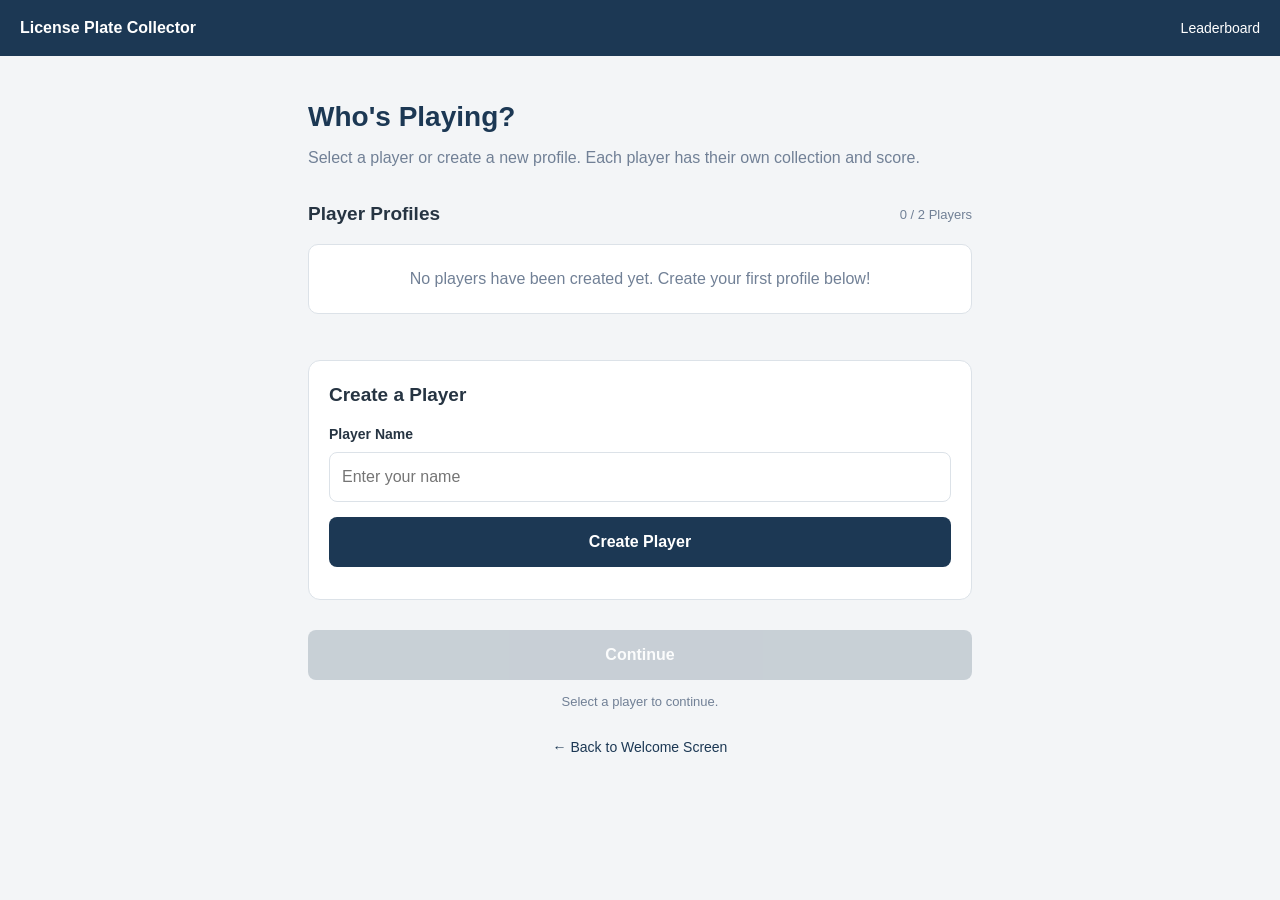
==== game.html @ 897ac0e6 "updates on players and playing the actual game added plates to json, created html for game, updated " ====
<!DOCTYPE html>
<html lang="en">

<head>
    <meta charset="UTF-8">
    <meta name="viewport" content="width=device-width, initial-scale=1.0">

    <title>Game Dashboard | License Plate Collector</title>

    <link rel="stylesheet" href="./style.css">
    <script type="module" src="./js/dashboard.js"></script>
</head>

<body>

    <header class="page-header">
        <a href="./index.html" class="header-logo">
            License Plate Collector
        </a>

        <a href="./leaderboard.html" class="header-link">
            Leaderboard
        </a>
    </header>

    <main class="page-container">

        <!-- Player Dashboard -->
        <section class="dashboard-heading">

            <p class="dashboard-eyebrow">CURRENT PLAYER</p>

            <h1 id="player-name">Loading...</h1>

            <p>Keep hunting for all 50 states!</p>

            <a href="./players.html" class="switch-player-link">
                Switch Player
            </a>

        </section>


        <!-- Player Statistics -->
        <section class="dashboard-stats">

            <div class="stat-card">
                <span class="stat-label">TOTAL POINTS</span>
                <strong id="total-points">0</strong>
            </div>

            <div class="stat-card">
                <span class="stat-label">STATES FOUND</span>
                <strong id="state-count">0 / 50</strong>
            </div>

        </section>


        <!-- Collection Progress -->
        <section class="collection-progress">

            <div class="progress-heading">
                <h2>State Collection</h2>
                <span id="progress-text">0%</span>
            </div>

            <div class="progress-container">
                <div
                    id="progress-fill"
                    class="progress-bar"
                    style="width: 0%">
                </div>
            </div>

        </section>


        <!-- Found a Plate -->
        <section class="discovery-section">

            <button
                id="found-plate-button"
                class="btn btn-primary discovery-button">

                + Found a Plate!

            </button>

            <div id="discovery-panel" class="discovery-panel" hidden>

                <h2>Which State Did You Find?</h2>

                <p>
                    Select the state from the list or tap its license plate below.
                </p>

                <label for="state-select">
                    Select a State
                </label>

                <select id="state-select">
                    <option value="">Choose a state...</option>
                </select>

                <div id="selected-state-preview" class="selected-state-preview">
                    Select a state to see its details.
                </div>

                <h3>Or Select a License Plate</h3>

                <div id="plate-grid" class="plate-grid">
                    <!-- Plate choices generated by JavaScript -->
                </div>

                <button
                    id="add-state-button"
                    class="btn btn-primary"
                    disabled>

                    Add to My Collection

                </button>

                <p id="discovery-message" class="discovery-message" role="status"></p>

                <button
                    id="cancel-discovery-button"
                    class="btn btn-secondary">

                    Cancel

                </button>

            </div>

        </section>


        <!-- Collected States -->
        <section class="collected-section">

            <h2>My Discoveries</h2>

            <p class="section-description">
                States you've successfully collected.
            </p>

            <div id="collection-list" class="collection-list">
                <!-- Collected states generated by JavaScript -->
            </div>

        </section>


        <a href="./leaderboard.html" class="back-link">
            View Family Leaderboard
        </a>

    </main>

</body>
</html>
---- style.css ----
/* =====================================
   GLOBAL STYLES
===================================== */

* {
    box-sizing: border-box;
}

:root {
    --primary: #1c3854;
    --primary-dark: #142a40;
    --accent: #d8a64c;
    --background: #f3f5f7;
    --surface: #ffffff;
    --text: #263442;
    --muted: #718096;
    --border: #dce2e8;
    --success: #2d8659;
}

body {
    margin: 0;
    font-family: Arial, Helvetica, sans-serif;
    background: var(--background);
    color: var(--text);
    line-height: 1.5;
}

h1, h2, h3, p {
    margin-top: 0;
}

a {
    text-decoration: none;
}

button, input {
    font: inherit;
}

button:focus-visible,
a:focus-visible,
input:focus-visible {
    outline: 3px solid var(--accent);
    outline-offset: 3px;
}


/* =====================================
   BUTTONS
===================================== */

.btn {
    display: flex;
    align-items: center;
    justify-content: center;
    width: 100%;
    min-height: 50px;
    padding: 12px 20px;
    border-radius: 8px;
    font-weight: bold;
    text-align: center;
    cursor: pointer;
    transition: background 0.2s;
    border: none;
}

.btn-primary {
    background: var(--primary);
    color: white;
}

.btn-primary:hover {
    background: var(--primary-dark);
}

.btn-secondary {
    background: white;
    color: var(--primary);
    border: 1px solid var(--border);
}

.btn-secondary:hover {
    background: #e9edf1;
}

.btn:disabled {
    background: #b7c0c9;
    cursor: not-allowed;
    opacity: 0.7;
}


/* =====================================
   WELCOME SCREEN
===================================== */

.welcome-container {
    min-height: 100vh;
    display: flex;
    align-items: center;
    justify-content: center;
    padding: 24px;
    background: linear-gradient(
        145deg,
        var(--primary-dark),
        var(--primary)
    );
}

.welcome-content {
    width: 100%;
    max-width: 480px;
    text-align: center;
    color: white;
}

.app-icon {
    width: 100px;
    height: 100px;
    margin: 0 auto 25px;
    display: flex;
    align-items: center;
    justify-content: center;
    border: 4px solid var(--accent);
    border-radius: 20px;
    font-size: 38px;
    font-weight: bold;
    color: var(--accent);
}

.welcome-content h1 {
    font-size: 34px;
    line-height: 1.2;
    margin-bottom: 15px;
}

.welcome-description {
    color: #d7e0e9;
    margin-bottom: 35px;
}

.welcome-buttons {
    display: flex;
    flex-direction: column;
    gap: 12px;
}

.welcome-player {
    margin-top: 25px;
    color: #d7e0e9;
    font-size: 14px;
}


/* =====================================
   PAGE HEADER
===================================== */

.page-header {
    display: flex;
    align-items: center;
    justify-content: space-between;
    padding: 16px 20px;
    background: var(--primary);
    color: white;
}

.header-logo {
    color: white;
    font-weight: bold;
    font-size: 16px;
}

.header-link {
    color: white;
    font-size: 14px;
}


/* =====================================
   PAGE LAYOUT
===================================== */

.page-container {
    width: 100%;
    max-width: 700px;
    margin: 0 auto;
    padding: 25px 18px 50px;
}

.page-heading {
    margin-bottom: 30px;
}

.page-heading h1 {
    font-size: 28px;
    margin-bottom: 8px;
    color: var(--primary);
}

.page-heading p {
    color: var(--muted);
    margin-bottom: 0;
}


/* =====================================
   PLAYER SELECTION
===================================== */

.player-section {
    margin-bottom: 30px;
}

.section-header {
    display: flex;
    align-items: center;
    justify-content: space-between;
    gap: 10px;
    margin-bottom: 15px;
}

.section-header h2 {
    font-size: 19px;
    margin: 0;
}

.player-count {
    color: var(--muted);
    font-size: 13px;
}

.player-list {
    display: flex;
    flex-direction: column;
    gap: 12px;
}

.player-card {
    display: flex;
    align-items: center;
    gap: 14px;
    width: 100%;
    padding: 16px;
    background: var(--surface);
    border: 2px solid var(--border);
    border-radius: 12px;
    text-align: left;
    cursor: pointer;
    transition: border-color 0.2s, background 0.2s;
}

.player-card:hover {
    border-color: var(--primary);
}

.player-card.selected {
    border-color: var(--success);
    background: #edf7f1;
}

.player-avatar {
    width: 48px;
    height: 48px;
    flex-shrink: 0;
    display: flex;
    align-items: center;
    justify-content: center;
    border-radius: 50%;
    background: var(--primary);
    color: white;
    font-size: 21px;
    font-weight: bold;
}

.player-details {
    flex: 1;
    min-width: 0;
}

.player-details h3 {
    margin: 0 0 4px;
    font-size: 17px;
}

.player-details p {
    margin: 0;
    color: var(--muted);
    font-size: 13px;
}

.player-status {
    font-size: 12px;
    font-weight: bold;
    color: var(--muted);
}

.player-card.selected .player-status {
    color: var(--success);
}


/* =====================================
   CREATE PLAYER FORM
===================================== */

.create-section {
    background: white;
    padding: 20px;
    border-radius: 12px;
    border: 1px solid var(--border);
    margin-bottom: 25px;
}

.create-section h2 {
    font-size: 19px;
    margin-bottom: 15px;
}

.create-section label {
    display: block;
    font-size: 14px;
    font-weight: bold;
    margin-bottom: 7px;
}

.create-section input {
    width: 100%;
    min-height: 48px;
    padding: 12px;
    margin-bottom: 15px;
    border: 1px solid var(--border);
    border-radius: 8px;
}

.form-message {
    color: #b23b3b;
    font-size: 13px;
    margin: 12px 0 0;
}

.limit-message {
    background: #fff6e6;
    border: 1px solid #ead6a9;
    border-radius: 8px;
    padding: 14px;
    font-size: 14px;
    color: #76551b;
}

.empty-message {
    background: white;
    padding: 22px;
    border-radius: 10px;
    color: var(--muted);
    text-align: center;
    border: 1px solid var(--border);
}


/* =====================================
   CONTINUE SECTION
===================================== */

.continue-section {
    margin-top: 30px;
}

.selection-message {
    color: var(--muted);
    font-size: 13px;
    text-align: center;
    margin-top: 12px;
}

.back-link {
    display: block;
    text-align: center;
    color: var(--primary);
    font-size: 14px;
    margin-top: 25px;
}


/* =====================================
   LEADERBOARD
===================================== */

.leaderboard-list {
    display: flex;
    flex-direction: column;
    gap: 14px;
    margin-bottom: 30px;
}

.leaderboard-card {
    display: flex;
    align-items: center;
    gap: 13px;
    padding: 17px;
    background: white;
    border: 1px solid var(--border);
    border-radius: 12px;
}

.leaderboard-rank {
    width: 38px;
    height: 38px;
    flex-shrink: 0;
    display: flex;
    align-items: center;
    justify-content: center;
    background: var(--primary);
    color: white;
    border-radius: 50%;
    font-weight: bold;
}

.leaderboard-details {
    flex: 1;
    min-width: 0;
}

.leaderboard-details h2 {
    font-size: 17px;
    margin: 0 0 3px;
}

.leaderboard-details p {
    color: var(--muted);
    font-size: 12px;
    margin: 0 0 7px;
}

.leaderboard-points {
    display: flex;
    flex-direction: column;
    text-align: right;
    flex-shrink: 0;
}

.leaderboard-points strong {
    color: var(--primary);
    font-size: 21px;
}

.leaderboard-points span {
    color: var(--muted);
    font-size: 10px;
    font-weight: bold;
}

.progress-container {
    width: 100%;
    height: 8px;
    background: #e5e9ed;
    border-radius: 10px;
    overflow: hidden;
}

.progress-bar {
    height: 100%;
    background: var(--success);
    border-radius: 10px;
    transition: width 0.3s;
}

.progress-text {
    margin-top: 5px !important;
}


/* =====================================
   RESPONSIVE DESIGN
===================================== */

@media (min-width: 600px) {

    .welcome-buttons {
        flex-direction: row;
    }

    .welcome-content h1 {
        font-size: 42px;
    }

    .page-container {
        padding-top: 40px;
    }

    .player-card {
        padding: 20px;
    }

}

/* =====================================
   GAME DASHBOARD
===================================== */

.dashboard-heading {
    margin-bottom: 25px;
}

.dashboard-eyebrow {
    color: var(--success);
    font-size: 12px;
    font-weight: bold;
    letter-spacing: 1px;
    margin-bottom: 5px;
}

.dashboard-heading h1 {
    color: var(--primary);
    font-size: 30px;
    margin-bottom: 5px;
}

.dashboard-heading p {
    color: var(--muted);
    margin-bottom: 8px;
}

.switch-player-link {
    color: var(--primary);
    font-size: 13px;
    font-weight: bold;
}


/* Statistics */

.dashboard-stats {
    display: grid;
    grid-template-columns: repeat(2, minmax(0, 1fr));
    gap: 12px;
    margin-bottom: 25px;
}

.stat-card {
    background: white;
    border: 1px solid var(--border);
    border-radius: 12px;
    padding: 18px 12px;
    text-align: center;
}

.stat-label {
    display: block;
    color: var(--muted);
    font-size: 10px;
    font-weight: bold;
    letter-spacing: 0.5px;
}

.stat-card strong {
    display: block;
    color: var(--primary);
    font-size: 30px;
    margin-top: 5px;
}


/* Collection Progress */

.collection-progress {
    background: white;
    border: 1px solid var(--border);
    border-radius: 12px;
    padding: 18px;
    margin-bottom: 25px;
}

.progress-heading {
    display: flex;
    justify-content: space-between;
    align-items: center;
    margin-bottom: 12px;
}

.progress-heading h2 {
    font-size: 17px;
    margin: 0;
}

.progress-heading span {
    color: var(--success);
    font-weight: bold;
}


/* Discovery Section */

.discovery-section {
    margin-bottom: 30px;
}

.discovery-button {
    min-height: 60px;
    font-size: 18px;
}

.discovery-panel {
    background: white;
    border: 1px solid var(--border);
    border-radius: 12px;
    padding: 18px;
    margin-top: 15px;
}

.discovery-panel h2 {
    font-size: 20px;
    color: var(--primary);
    margin-bottom: 5px;
}

.discovery-panel > p {
    font-size: 13px;
    color: var(--muted);
}

.discovery-panel label {
    display: block;
    font-weight: bold;
    font-size: 14px;
    margin: 18px 0 7px;
}

.discovery-panel select {
    width: 100%;
    min-height: 50px;
    padding: 10px;
    border: 1px solid var(--border);
    border-radius: 8px;
    background: white;
    color: var(--text);
}

.discovery-panel h3 {
    font-size: 16px;
    margin: 22px 0 12px;
}


/* Selected State Preview */

.selected-state-preview {
    background: var(--background);
    border-radius: 8px;
    padding: 14px;
    margin-top: 14px;
    font-size: 13px;
}

.selected-state-preview h3 {
    color: var(--primary);
    font-size: 17px;
    margin: 0 0 7px;
}

.selected-state-preview p {
    margin: 4px 0;
    color: var(--muted);
}


/* License Plate Selection Grid */

.plate-grid {
    display: grid;
    grid-template-columns: repeat(2, minmax(0, 1fr));
    gap: 12px;
    margin-bottom: 20px;
}

.plate-option {
    min-width: 0;
    padding: 10px;
    background: white;
    border: 2px solid var(--border);
    border-radius: 10px;
    cursor: pointer;
    text-align: center;
    display: flex;
    flex-direction: column;
    align-items: center;
    gap: 7px;
}

.plate-option img {
    display: block;
    width: 100%;
    height: 65px;
    object-fit: contain;
}

.plate-option span {
    font-size: 13px;
    font-weight: bold;
}

.plate-option small {
    font-size: 11px;
    color: var(--muted);
}

.plate-option.active {
    border-color: var(--success);
    background: #edf7f1;
}

.plate-option.collected {
    opacity: 0.5;
    cursor: not-allowed;
    background: #eef0f2;
}

.plate-option:disabled {
    cursor: not-allowed;
}

.discovery-message {
    min-height: 20px;
    color: var(--success);
    font-size: 14px;
    font-weight: bold;
    margin: 12px 0;
}


/* Collected States */

.collected-section {
    margin-top: 30px;
}

.collected-section h2 {
    font-size: 20px;
    color: var(--primary);
    margin-bottom: 5px;
}

.section-description {
    color: var(--muted);
    font-size: 13px;
    margin-bottom: 15px;
}

.collection-list {
    display: grid;
    grid-template-columns: repeat(2, minmax(0, 1fr));
    gap: 12px;
}

.collected-state-card {
    background: white;
    border: 1px solid var(--border);
    border-radius: 10px;
    padding: 12px;
    display: flex;
    align-items: center;
    gap: 10px;
    min-width: 0;
}

.collected-state-card img {
    width: 65px;
    height: 40px;
    object-fit: contain;
    flex-shrink: 0;
}

.collected-state-card span {
    font-size: 13px;
    font-weight: bold;
}


/* Responsive adjustments */

@media (min-width: 600px) {

    .dashboard-heading h1 {
        font-size: 36px;
    }

    .plate-grid {
        grid-template-columns: repeat(3, minmax(0, 1fr));
    }

    .collection-list {
        grid-template-columns: repeat(3, minmax(0, 1fr));
    }

}
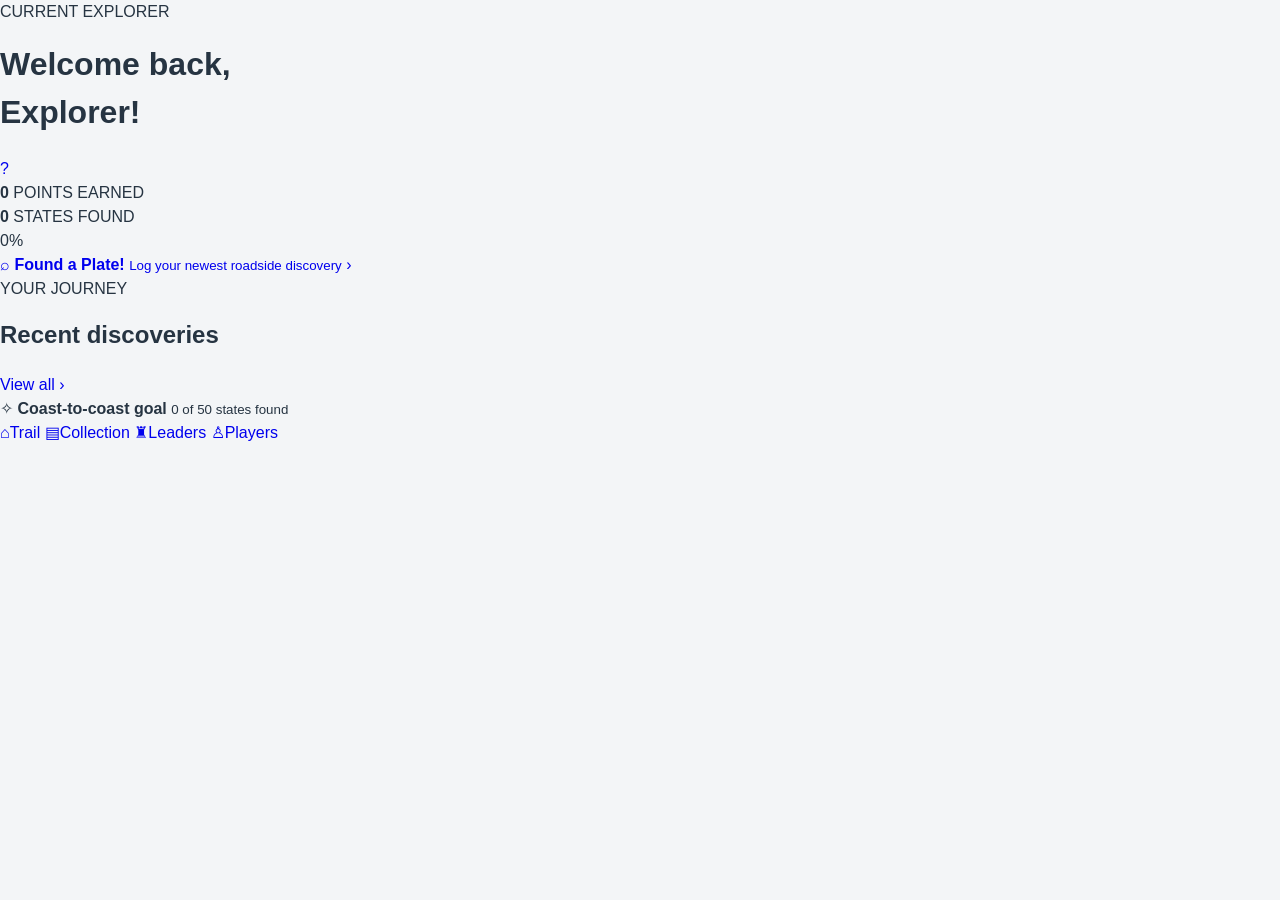
==== commit fe9d2074: "updated game html made html mobile friendly, updated title to dashboard, updated sections. updated b" ====
--- a/game.html
+++ b/game.html
@@ -1,164 +1,122 @@
 
 <!DOCTYPE html>
 <html lang="en">
-
 <head>
     <meta charset="UTF-8">
-    <meta name="viewport" content="width=device-width, initial-scale=1.0">
-
-    <title>Game Dashboard | License Plate Collector</title>
-
+    <meta name="viewport" content="width=device-width, initial-scale=1.0, viewport-fit=cover">
+    <meta name="theme-color" content="#333d29">
+    <title>Your Trail | License Plate Scavenger Hunt</title>
     <link rel="stylesheet" href="./style.css">
     <script type="module" src="./js/dashboard.js"></script>
 </head>
+<body class="app-page">
 
-<body>
+    <main class="page-shell dashboard-page">
 
-    <header class="page-header">
-        <a href="./index.html" class="header-logo">
-            License Plate Collector
-        </a>
+        <header class="dashboard-hero">
+            <div class="hero-topline">
+                <div>
+                    <p class="eyebrow light-eyebrow">CURRENT EXPLORER</p>
+                    <h1>Welcome back,<br><span id="player-name">Explorer</span>!</h1>
+                </div>
+                <a href="./players.html" class="hero-avatar" id="player-avatar" aria-label="Switch player">?</a>
+            </div>
 
-        <a href="./leaderboard.html" class="header-link">
-            Leaderboard
-        </a>
-    </header>
+            <div class="hero-stats">
+                <div>
+                    <strong id="total-points">0</strong>
+                    <span>POINTS EARNED</span>
+                </div>
+                <div>
+                    <strong id="state-count">0</strong>
+                    <span>STATES FOUND</span>
+                </div>
+                <div class="hero-progress">
+                    <div class="progress-ring" id="progress-ring">
+                        <span id="progress-text">0%</span>
+                    </div>
+                </div>
+            </div>
+        </header>
 
-    <main class="page-container">
+        <section class="dashboard-body">
 
-        <!-- Player Dashboard -->
-        <section class="dashboard-heading">
-
-            <p class="dashboard-eyebrow">CURRENT PLAYER</p>
-
-            <h1 id="player-name">Loading...</h1>
-
-            <p>Keep hunting for all 50 states!</p>
-
-            <a href="./players.html" class="switch-player-link">
-                Switch Player
+            <a href="#discovery-panel" id="found-plate-button" class="found-plate-card">
+                <span class="found-icon">⌕</span>
+                <span class="found-copy">
+                    <strong>Found a Plate!</strong>
+                    <small>Log your newest roadside discovery</small>
+                </span>
+                <span class="found-arrow">›</span>
             </a>
 
-        </section>
+            <section class="content-section">
+                <div class="section-title-row">
+                    <div>
+                        <p class="eyebrow">YOUR JOURNEY</p>
+                        <h2>Recent discoveries</h2>
+                    </div>
+                    <a href="./collection.html" class="text-link">View all ›</a>
+                </div>
 
+                <div id="recent-discoveries" class="recent-list"></div>
+            </section>
 
-        <!-- Player Statistics -->
-        <section class="dashboard-stats">
+            <section class="discovery-panel" id="discovery-panel" hidden>
+                <div class="section-title-row">
+                    <div>
+                        <p class="eyebrow">ROADSIDE SIGHTING</p>
+                        <h2>Which plate<br>did you spot?</h2>
+                    </div>
+                    <button type="button" id="close-discovery-button" class="icon-button" aria-label="Close">×</button>
+                </div>
 
-            <div class="stat-card">
-                <span class="stat-label">TOTAL POINTS</span>
-                <strong id="total-points">0</strong>
-            </div>
-
-            <div class="stat-card">
-                <span class="stat-label">STATES FOUND</span>
-                <strong id="state-count">0 / 50</strong>
-            </div>
-
-        </section>
-
-
-        <!-- Collection Progress -->
-        <section class="collection-progress">
-
-            <div class="progress-heading">
-                <h2>State Collection</h2>
-                <span id="progress-text">0%</span>
-            </div>
-
-            <div class="progress-container">
-                <div
-                    id="progress-fill"
-                    class="progress-bar"
-                    style="width: 0%">
-                </div>
-            </div>
-
-        </section>
-
-
-        <!-- Found a Plate -->
-        <section class="discovery-section">
-
-            <button
-                id="found-plate-button"
-                class="btn btn-primary discovery-button">
-
-                + Found a Plate!
-
-            </button>
-
-            <div id="discovery-panel" class="discovery-panel" hidden>
-
-                <h2>Which State Did You Find?</h2>
-
-                <p>
-                    Select the state from the list or tap its license plate below.
+                <p class="panel-description">
+                    Choose a state to add to <span id="discovery-player-name">your</span>'s collection.
                 </p>
 
-                <label for="state-select">
-                    Select a State
-                </label>
-
-                <select id="state-select">
-                    <option value="">Choose a state...</option>
-                </select>
-
-                <div id="selected-state-preview" class="selected-state-preview">
-                    Select a state to see its details.
-                </div>
-
-                <h3>Or Select a License Plate</h3>
-
-                <div id="plate-grid" class="plate-grid">
-                    <!-- Plate choices generated by JavaScript -->
-                </div>
-
-                <button
-                    id="add-state-button"
-                    class="btn btn-primary"
-                    disabled>
-
-                    Add to My Collection
-
-                </button>
+                <div id="plate-grid" class="plate-grid"></div>
 
                 <p id="discovery-message" class="discovery-message" role="status"></p>
 
-                <button
-                    id="cancel-discovery-button"
-                    class="btn btn-secondary">
-
-                    Cancel
-
+                <button id="add-state-button" class="btn btn-primary" disabled>
+                    Add to My Collection
+                    <span aria-hidden="true">›</span>
                 </button>
 
-            </div>
+                <a href="./collection.html" id="view-collection-link" class="view-collection-link" hidden>
+                    View my collection
+                </a>
+            </section>
+
+            <section class="journey-progress">
+                <div>
+                    <span>✧</span>
+                    <strong>Coast-to-coast goal</strong>
+                    <small id="journey-progress-text">0 of 50 states found</small>
+                </div>
+                <div class="mini-progress">
+                    <div id="journey-progress-fill"></div>
+                </div>
+            </section>
 
         </section>
+    </main>
 
-
-        <!-- Collected States -->
-        <section class="collected-section">
-
-            <h2>My Discoveries</h2>
-
-            <p class="section-description">
-                States you've successfully collected.
-            </p>
-
-            <div id="collection-list" class="collection-list">
-                <!-- Collected states generated by JavaScript -->
-            </div>
-
-        </section>
-
-
-        <a href="./leaderboard.html" class="back-link">
-            View Family Leaderboard
+    <nav class="bottom-nav" aria-label="Main navigation">
+        <a href="./game.html" class="nav-item active">
+            <span class="nav-icon">⌂</span><span>Trail</span>
         </a>
-
-    </main>
+        <a href="./collection.html" class="nav-item">
+            <span class="nav-icon">▤</span><span>Collection</span>
+        </a>
+        <a href="./leaderboard.html" class="nav-item">
+            <span class="nav-icon">♜</span><span>Leaders</span>
+        </a>
+        <a href="./players.html" class="nav-item">
+            <span class="nav-icon">♙</span><span>Players</span>
+        </a>
+    </nav>
 
 </body>
 </html>
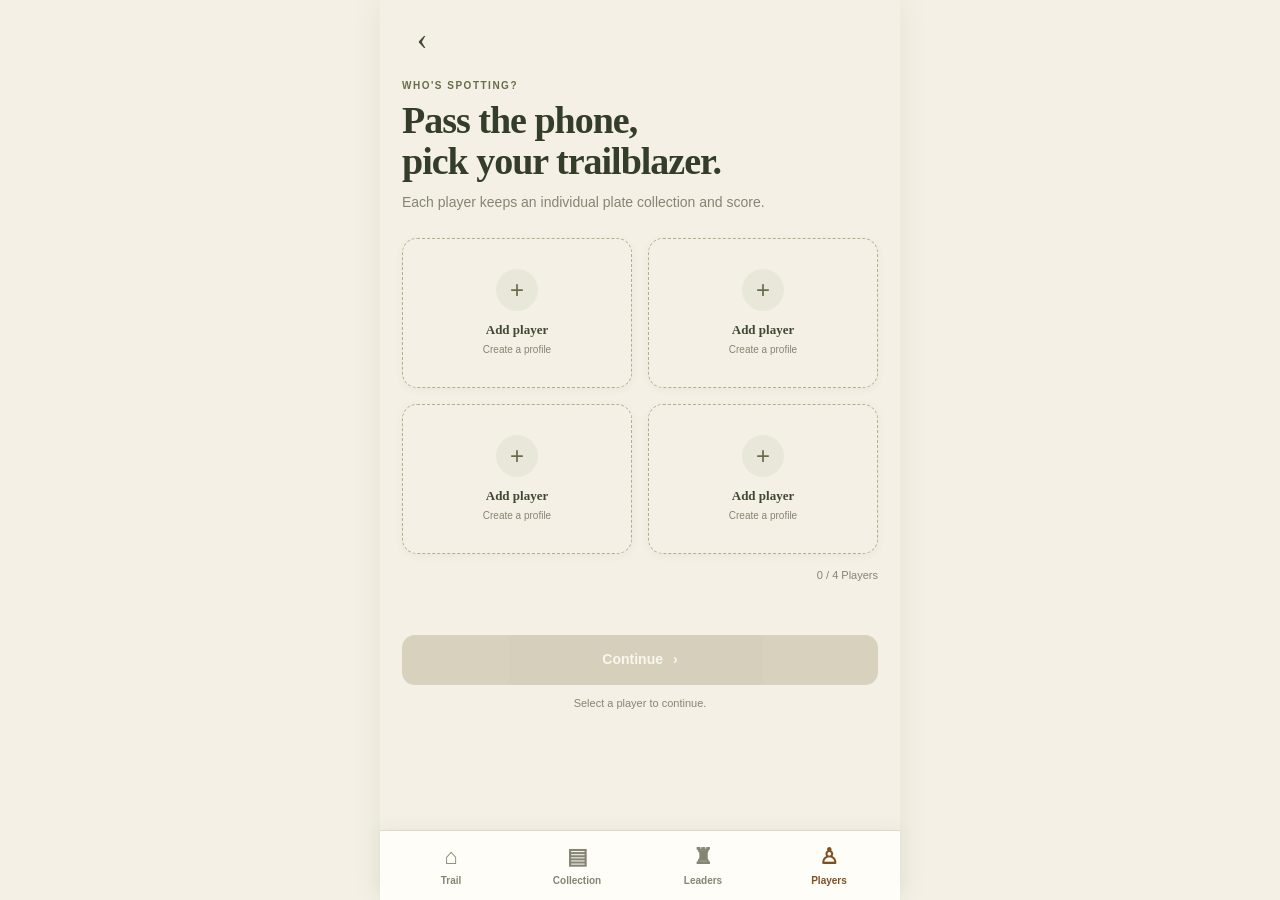
==== commit 000f163e: "updated game.html and dashboard.js fixed game.html clerical error. fixed event listener error and pa" ====
--- a/game.html
+++ b/game.html
@@ -72,7 +72,7 @@
                 </div>
 
                 <p class="panel-description">
-                    Choose a state to add to <span id="discovery-player-name">your</span>'s collection.
+                    Choose a state to add to your collection.
                 </p>
 
                 <div id="plate-grid" class="plate-grid"></div>
--- a/style.css
+++ b/style.css
@@ -1,797 +1,1567 @@
 
-/* =====================================
-   GLOBAL STYLES
-===================================== */
+/* =====================================================
+   LICENSE PLATE SCAVENGER HUNT
+   Shared mobile-first stylesheet
+===================================================== */
+
+/* ---------- COLOR PALETTE ---------- */
+
+:root {
+    --brown-dark: #582f0e;
+    --brown: #7f4f24;
+    --brown-warm: #936639;
+    --tan: #a68a64;
+    --sand: #b6ad90;
+    --sage-light: #c2c5aa;
+    --sage: #a4ac86;
+    --olive: #656d4a;
+    --forest: #414833;
+    --forest-dark: #333d29;
+
+    --cream: #f4f0e5;
+    --cream-dark: #ebe5d7;
+    --white: #fffdf7;
+    --text: #333d29;
+    --muted: #858574;
+    --border: #ded8c9;
+
+    --success: #656d4a;
+    --danger: #a64b3c;
+
+    --page-width: 520px;
+    --nav-height: 70px;
+}
+
+/* ---------- RESET / BASE ---------- */
 
 * {
     box-sizing: border-box;
 }
 
-:root {
-    --primary: #1c3854;
-    --primary-dark: #142a40;
-    --accent: #d8a64c;
-    --background: #f3f5f7;
-    --surface: #ffffff;
-    --text: #263442;
-    --muted: #718096;
-    --border: #dce2e8;
-    --success: #2d8659;
+html {
+    scroll-behavior: smooth;
+    -webkit-text-size-adjust: 100%;
 }
 
 body {
     margin: 0;
+    min-width: 320px;
+    background: var(--cream);
+    color: var(--text);
+    font-family: Georgia, "Times New Roman", serif;
+    line-height: 1.5;
+}
+
+body,
+button,
+input {
     font-family: Arial, Helvetica, sans-serif;
-    background: var(--background);
-    color: var(--text);
-    line-height: 1.5;
-}
-
-h1, h2, h3, p {
+}
+
+h1,
+h2,
+h3,
+p {
     margin-top: 0;
 }
 
+button,
+input,
 a {
+    font: inherit;
+}
+
+a {
+    color: inherit;
     text-decoration: none;
 }
 
-button, input {
-    font: inherit;
-}
-
-button:focus-visible,
-a:focus-visible,
-input:focus-visible {
-    outline: 3px solid var(--accent);
+button {
+    cursor: pointer;
+}
+
+button:disabled {
+    cursor: not-allowed;
+    opacity: 0.48;
+}
+
+img {
+    max-width: 100%;
+}
+
+[hidden] {
+    display: none !important;
+}
+
+:focus-visible {
+    outline: 3px solid var(--tan);
     outline-offset: 3px;
 }
 
-
-/* =====================================
-   BUTTONS
-===================================== */
+/* ---------- SHARED PAGE LAYOUT ---------- */
+
+.app-page {
+    min-height: 100vh;
+    min-height: 100dvh;
+    background: var(--cream);
+}
+
+.page-shell {
+    width: 100%;
+    max-width: var(--page-width);
+    min-height: 100vh;
+    min-height: 100dvh;
+    margin: 0 auto;
+    padding-bottom: calc(var(--nav-height) + 28px + env(safe-area-inset-bottom));
+    background: var(--cream);
+    overflow: hidden;
+}
+
+.dashboard-page,
+.collection-page {
+    padding-bottom: calc(var(--nav-height) + 20px + env(safe-area-inset-bottom));
+}
+
+.screen-heading {
+    padding: 38px 24px 22px;
+}
+
+.screen-heading h1 {
+    margin: 7px 0 10px;
+    color: var(--forest-dark);
+    font-family: Georgia, "Times New Roman", serif;
+    font-size: clamp(30px, 8vw, 38px);
+    line-height: 1.08;
+    letter-spacing: -1px;
+}
+
+.screen-heading > p:last-child {
+    margin-bottom: 0;
+    color: var(--muted);
+    font-size: 14px;
+}
+
+.eyebrow {
+    margin: 0;
+    color: var(--olive);
+    font-size: 10px;
+    font-weight: 800;
+    letter-spacing: 1.5px;
+    text-transform: uppercase;
+}
+
+.light-eyebrow {
+    color: var(--sage-light);
+}
+
+/* ---------- BUTTONS ---------- */
 
 .btn {
     display: flex;
     align-items: center;
     justify-content: center;
+    gap: 10px;
     width: 100%;
     min-height: 50px;
-    padding: 12px 20px;
-    border-radius: 8px;
+    padding: 13px 18px;
+    border: 0;
+    border-radius: 13px;
+    font-size: 14px;
+    font-weight: 700;
+    text-align: center;
+    transition: transform 0.15s ease, background 0.15s ease;
+    -webkit-tap-highlight-color: transparent;
+}
+
+.btn:active {
+    transform: scale(0.985);
+}
+
+.btn-primary {
+    background: var(--brown);
+    color: var(--white);
+    box-shadow: 0 4px 10px rgb(88 47 14 / 15%);
+}
+
+.btn-primary:hover {
+    background: var(--brown-dark);
+}
+
+.btn-secondary {
+    background: var(--white);
+    color: var(--forest);
+    border: 1px solid var(--border);
+}
+
+.btn-outline-light {
+    color: var(--cream);
+    background: transparent;
+    border: 1px solid rgb(244 240 229 / 35%);
+}
+
+.btn:disabled {
+    background: var(--sand);
+    color: var(--white);
+    box-shadow: none;
+}
+
+/* =====================================================
+   LANDING PAGE
+===================================================== */
+
+.landing-page {
+    min-height: 100vh;
+    min-height: 100dvh;
+    color: var(--cream);
+    background-color: var(--forest-dark);
+    background-image:
+        repeating-radial-gradient(
+            ellipse at 15% 25%,
+            transparent 0 22px,
+            rgb(194 197 170 / 7%) 23px 24px,
+            transparent 25px 42px
+        ),
+        repeating-radial-gradient(
+            ellipse at 85% 70%,
+            transparent 0 28px,
+            rgb(194 197 170 / 6%) 29px 30px,
+            transparent 31px 52px
+        );
+}
+
+.landing-content {
+    position: relative;
+    display: flex;
+    flex-direction: column;
+    justify-content: center;
+    width: 100%;
+    max-width: 520px;
+    min-height: 100vh;
+    min-height: 100dvh;
+    margin: 0 auto;
+    padding:
+        max(42px, env(safe-area-inset-top))
+        28px
+        max(30px, env(safe-area-inset-bottom));
+    text-align: center;
+    overflow: hidden;
+}
+
+.landing-brand {
+    position: relative;
+    z-index: 2;
+}
+
+.brand-mark {
+    display: grid;
+    place-items: center;
+    width: 62px;
+    height: 62px;
+    margin: 0 auto 24px;
+    border: 1px solid var(--sage);
+    border-radius: 18px;
+    color: var(--sage-light);
+    font-family: Georgia, serif;
+    font-size: 25px;
+    font-weight: bold;
+}
+
+.landing-brand .eyebrow {
+    color: var(--sage-light);
+}
+
+.landing-brand h1 {
+    margin: 10px 0 14px;
+    color: var(--cream);
+    font-family: Georgia, "Times New Roman", serif;
+    font-size: clamp(34px, 9vw, 46px);
+    line-height: 1.03;
+    letter-spacing: -1.5px;
+}
+
+.landing-tagline {
+    max-width: 300px;
+    margin: 0 auto;
+    color: var(--sage-light);
+    font-family: Georgia, serif;
+    font-size: 15px;
+    font-style: italic;
+}
+
+.mountain-art {
+    position: relative;
+    height: 190px;
+    margin: 20px -28px 18px;
+    overflow: hidden;
+}
+
+.mountain {
+    position: absolute;
+    bottom: 15px;
+    width: 0;
+    height: 0;
+    border-right: 190px solid transparent;
+    border-bottom: 155px solid var(--olive);
+    border-left: 190px solid transparent;
+}
+
+.mountain-back {
+    left: -55px;
+    border-bottom-color: #656d4a;
+    transform: scale(.85);
+}
+
+.mountain-front {
+    right: -80px;
+    bottom: 0;
+    border-bottom-color: #7f4f24;
+    transform: scale(.75);
+}
+
+.tree-line {
+    position: absolute;
+    right: 0;
+    bottom: 0;
+    left: 0;
+    color: var(--forest-dark);
+    font-size: 34px;
+    letter-spacing: 8px;
+    white-space: nowrap;
+}
+
+.landing-actions {
+    position: relative;
+    z-index: 2;
+    display: grid;
+    gap: 12px;
+}
+
+.landing-actions .btn {
+    min-height: 54px;
+}
+
+.landing-returning {
+    min-height: 20px;
+    margin: 17px 0 0;
+    color: var(--sage-light);
+    font-size: 13px;
+}
+
+.landing-footer {
+    margin: 26px 0 0;
+    color: var(--sand);
+    font-size: 9px;
+    font-weight: 700;
+    letter-spacing: 2px;
+}
+
+/* =====================================================
+   BOTTOM NAVIGATION
+===================================================== */
+
+.bottom-nav {
+    position: fixed;
+    z-index: 50;
+    right: 0;
+    bottom: 0;
+    left: 0;
+    display: grid;
+    grid-template-columns: repeat(4, 1fr);
+    width: 100%;
+    max-width: var(--page-width);
+    min-height: var(--nav-height);
+    margin: 0 auto;
+    padding: 7px 8px calc(7px + env(safe-area-inset-bottom));
+    border-top: 1px solid var(--border);
+    background: rgb(255 253 247 / 97%);
+    backdrop-filter: blur(14px);
+}
+
+.nav-item {
+    display: flex;
+    flex-direction: column;
+    align-items: center;
+    justify-content: center;
+    gap: 2px;
+    min-width: 0;
+    min-height: 48px;
+    color: var(--muted);
+    font-size: 10px;
+    font-weight: 600;
+    -webkit-tap-highlight-color: transparent;
+}
+
+.nav-icon {
+    display: grid;
+    place-items: center;
+    width: 27px;
+    height: 27px;
+    font-size: 22px;
+    line-height: 1;
+}
+
+.nav-item.active {
+    color: var(--brown);
+}
+
+.nav-item.active .nav-icon {
+    color: var(--brown);
+}
+
+/* =====================================================
+   PLAYER SELECTION
+===================================================== */
+
+.players-page {
+    padding-top: max(18px, env(safe-area-inset-top));
+    padding-right: 22px;
+    padding-left: 22px;
+}
+
+.back-arrow {
+    display: inline-flex;
+    align-items: center;
+    justify-content: center;
+    width: 40px;
+    height: 40px;
+    color: var(--forest);
+    font-family: Georgia, serif;
+    font-size: 32px;
+}
+
+.players-page .screen-heading {
+    padding: 20px 0 25px;
+}
+
+.player-section {
+    margin-bottom: 16px;
+}
+
+.player-grid {
+    display: grid;
+    grid-template-columns: repeat(2, minmax(0, 1fr));
+    gap: 12px;
+}
+
+.player-card {
+    position: relative;
+    display: flex;
+    flex-direction: column;
+    align-items: center;
+    justify-content: center;
+    min-width: 0;
+    min-height: 135px;
+    padding: 14px 9px;
+    border: 1.5px solid transparent;
+    border-radius: 15px;
+    background: var(--white);
+    color: var(--forest);
+    text-align: center;
+    box-shadow: 0 2px 8px rgb(65 72 51 / 5%);
+}
+
+.player-card.selected {
+    border-color: var(--olive);
+    background: #f8f6eb;
+    box-shadow: 0 0 0 2px rgb(101 109 74 / 12%);
+}
+
+.player-avatar {
+    display: grid;
+    place-items: center;
+    width: 42px;
+    height: 42px;
+    margin-bottom: 9px;
+    border-radius: 50%;
+    background: var(--brown-warm);
+    color: var(--white);
+    font-family: Georgia, serif;
+    font-size: 17px;
+    font-weight: bold;
+}
+
+.player-card:nth-child(2) .player-avatar {
+    background: var(--olive);
+}
+
+.player-card strong {
+    max-width: 100%;
+    overflow: hidden;
+    font-family: Georgia, serif;
+    font-size: 14px;
+    text-overflow: ellipsis;
+}
+
+.player-card small {
+    margin-top: 3px;
+    color: var(--muted);
+    font-size: 10px;
+}
+
+.player-status {
+    position: absolute;
+    top: 8px;
+    right: 8px;
+    display: grid;
+    place-items: center;
+    width: 19px;
+    height: 19px;
+    border-radius: 50%;
+    background: var(--olive);
+    color: white;
+    font-size: 11px;
+}
+
+.add-player-card {
+    border: 1px dashed var(--sand);
+    background: transparent;
+}
+
+.add-player-icon {
+    display: grid;
+    place-items: center;
+    width: 42px;
+    height: 42px;
+    margin-bottom: 9px;
+    border-radius: 50%;
+    background: #e9e7d9;
+    color: var(--olive);
+    font-size: 24px;
+    font-weight: 300;
+}
+
+.add-player-card strong {
+    font-size: 13px;
+}
+
+.player-count {
+    margin: 13px 0 0;
+    color: var(--muted);
+    font-size: 11px;
+    text-align: right;
+}
+
+.continue-player {
+    margin-top: 18px;
+}
+
+.selection-message {
+    margin: 10px 0 0;
+    color: var(--muted);
+    font-size: 11px;
+    text-align: center;
+}
+
+.form-message {
+    min-height: 17px;
+    margin: 7px 0;
+    color: var(--danger);
+    font-size: 12px;
+}
+
+/* ---------- CREATE PLAYER BOTTOM SHEET ---------- */
+
+.bottom-sheet {
+    position: fixed;
+    right: 0;
+    bottom: 0;
+    left: 0;
+    width: 100%;
+    max-width: 520px;
+    max-height: 85dvh;
+    margin: auto auto 0;
+    padding: 0;
+    border: 0;
+    border-radius: 24px 24px 0 0;
+    background: var(--cream);
+    color: var(--forest);
+    box-shadow: 0 -15px 50px rgb(0 0 0 / 18%);
+}
+
+.bottom-sheet::backdrop {
+    background: rgb(20 25 18 / 55%);
+    backdrop-filter: blur(3px);
+}
+
+.sheet-content {
+    padding: 24px 24px calc(25px + env(safe-area-inset-bottom));
+}
+
+.sheet-topline {
+    display: flex;
+    align-items: center;
+    justify-content: space-between;
+    margin-bottom: 22px;
+}
+
+.sheet-icon {
+    display: grid;
+    place-items: center;
+    width: 38px;
+    height: 38px;
+    border-radius: 50%;
+    background: #e6e7d8;
+    color: var(--olive);
+    font-size: 20px;
+}
+
+.icon-button {
+    display: grid;
+    place-items: center;
+    width: 40px;
+    height: 40px;
+    border: 0;
+    border-radius: 50%;
+    background: #e9e5d9;
+    color: var(--forest);
+    font-size: 24px;
+}
+
+.sheet-content h2 {
+    margin: 6px 0;
+    font-family: Georgia, serif;
+    font-size: 27px;
+}
+
+.sheet-content > p:not(.eyebrow):not(.form-message) {
+    color: var(--muted);
+    font-size: 13px;
+}
+
+.sheet-content label {
+    display: block;
+    margin: 20px 0 7px;
+    color: var(--olive);
+    font-size: 10px;
+    font-weight: 800;
+    letter-spacing: 1px;
+}
+
+.sheet-content input {
+    width: 100%;
+    min-height: 50px;
+    padding: 12px 14px;
+    border: 1px solid var(--sage);
+    border-radius: 10px;
+    background: var(--white);
+    color: var(--forest);
+    font-size: 16px;
+}
+
+/* =====================================================
+   DASHBOARD
+===================================================== */
+
+.dashboard-hero {
+    padding:
+        max(35px, env(safe-area-inset-top))
+        24px
+        25px;
+    border-radius: 0 0 23px 23px;
+    background: var(--forest-dark);
+    color: var(--cream);
+}
+
+.hero-topline {
+    display: flex;
+    align-items: flex-start;
+    justify-content: space-between;
+    gap: 12px;
+}
+
+.hero-topline h1 {
+    margin: 7px 0 0;
+    color: var(--cream);
+    font-family: Georgia, serif;
+    font-size: 30px;
+    line-height: 1.08;
+    letter-spacing: -.7px;
+}
+
+.hero-avatar {
+    display: grid;
+    place-items: center;
+    flex: 0 0 42px;
+    width: 42px;
+    height: 42px;
+    border: 1px solid var(--tan);
+    border-radius: 50%;
+    background: var(--brown);
+    color: white;
+    font-family: Georgia, serif;
+    font-weight: bold;
+}
+
+.hero-stats {
+    display: grid;
+    grid-template-columns: 1fr 1fr 58px;
+    align-items: center;
+    gap: 12px;
+    margin-top: 27px;
+}
+
+.hero-stats > div:not(.hero-progress) {
+    display: flex;
+    flex-direction: column;
+}
+
+.hero-stats strong {
+    color: var(--cream);
+    font-family: Georgia, serif;
+    font-size: 25px;
+    line-height: 1.1;
+}
+
+.hero-stats span:not(.progress-ring span) {
+    margin-top: 4px;
+    color: var(--sage-light);
+    font-size: 9px;
+    font-weight: 700;
+    letter-spacing: .7px;
+}
+
+.progress-ring {
+    display: grid;
+    place-items: center;
+    width: 56px;
+    height: 56px;
+    border-radius: 50%;
+    background:
+        radial-gradient(circle at center, var(--forest-dark) 62%, transparent 64%),
+        conic-gradient(var(--sage) var(--progress, 0deg), rgb(255 255 255 / 15%) 0);
+}
+
+.progress-ring span {
+    color: var(--cream);
+    font-size: 11px;
+    font-weight: bold;
+}
+
+.dashboard-body {
+    padding: 20px 20px 25px;
+}
+
+.found-plate-card {
+    display: flex;
+    align-items: center;
+    gap: 12px;
+    min-height: 78px;
+    padding: 14px;
+    border-radius: 15px;
+    background: var(--brown);
+    color: white;
+    box-shadow: 0 5px 14px rgb(88 47 14 / 17%);
+}
+
+.found-icon {
+    display: grid;
+    place-items: center;
+    flex: 0 0 40px;
+    width: 40px;
+    height: 40px;
+    border-radius: 11px;
+    background: rgb(255 255 255 / 15%);
+    font-size: 24px;
+}
+
+.found-copy {
+    display: flex;
+    flex: 1;
+    flex-direction: column;
+    min-width: 0;
+}
+
+.found-copy strong {
+    font-family: Georgia, serif;
+    font-size: 16px;
+}
+
+.found-copy small {
+    color: #ead9c6;
+    font-size: 10px;
+}
+
+.found-arrow {
+    font-size: 25px;
+}
+
+.content-section {
+    margin-top: 28px;
+}
+
+.section-title-row {
+    display: flex;
+    align-items: center;
+    justify-content: space-between;
+    gap: 12px;
+    margin-bottom: 13px;
+}
+
+.section-title-row h2 {
+    margin: 3px 0 0;
+    color: var(--forest);
+    font-family: Georgia, serif;
+    font-size: 21px;
+}
+
+.text-link {
+    color: var(--brown);
+    font-size: 11px;
+    font-weight: bold;
+    white-space: nowrap;
+}
+
+.recent-list {
+    display: grid;
+    gap: 9px;
+}
+
+.recent-item {
+    display: flex;
+    align-items: center;
+    gap: 12px;
+    min-height: 67px;
+    padding: 10px 12px;
+    border: 1px solid var(--border);
+    border-radius: 11px;
+    background: var(--white);
+}
+
+.recent-item img {
+    width: 75px;
+    height: 42px;
+    object-fit: contain;
+}
+
+.recent-item > span:nth-child(2) {
+    display: flex;
+    flex: 1;
+    flex-direction: column;
+    gap: 2px;
+}
+
+.recent-item strong {
+    color: var(--forest);
+    font-family: Georgia, serif;
+    font-size: 13px;
+}
+
+.recent-item small {
+    color: var(--olive);
+    font-size: 10px;
+}
+
+.recent-arrow {
+    color: var(--tan);
+    font-size: 24px;
+}
+
+.empty-message {
+    padding: 18px;
+    border: 1px solid var(--border);
+    border-radius: 11px;
+    background: var(--white);
+    color: var(--muted);
+    font-size: 12px;
+    text-align: center;
+}
+
+/* ---------- DISCOVERY PANEL ---------- */
+
+.discovery-panel {
+    margin-top: 20px;
+    padding: 18px 15px;
+    border: 1px solid var(--border);
+    border-radius: 16px;
+    background: var(--white);
+    scroll-margin-top: 15px;
+}
+
+.discovery-panel .section-title-row {
+    align-items: flex-start;
+}
+
+.discovery-panel h2 {
+    margin: 4px 0;
+    color: var(--forest);
+    font-family: Georgia, serif;
+    font-size: 25px;
+    line-height: 1.08;
+}
+
+.panel-description {
+    margin: 5px 0 16px;
+    color: var(--muted);
+    font-size: 12px;
+}
+
+.plate-grid {
+    display: grid;
+    grid-template-columns: repeat(2, minmax(0, 1fr));
+    gap: 10px;
+}
+
+.plate-choice {
+    position: relative;
+    display: flex;
+    flex-direction: column;
+    align-items: stretch;
+    min-width: 0;
+    padding: 9px;
+    border: 1.5px solid var(--border);
+    border-radius: 11px;
+    background: var(--cream);
+    color: var(--forest);
+    text-align: left;
+    -webkit-tap-highlight-color: transparent;
+}
+
+.plate-choice.selected {
+    border: 2px solid var(--olive);
+    background: #f1f1e5;
+    box-shadow: 0 0 0 2px rgb(101 109 74 / 12%);
+}
+
+.plate-choice img {
+    display: block;
+    width: 100%;
+    height: 57px;
+    object-fit: contain;
+}
+
+.plate-choice-details {
+    display: flex;
+    flex-direction: column;
+    gap: 2px;
+    margin-top: 6px;
+}
+
+.plate-choice-details strong {
+    font-family: Georgia, serif;
+    font-size: 12px;
+}
+
+.plate-choice-details small {
+    color: var(--muted);
+    font-size: 9px;
+}
+
+.plate-choice-marker {
+    position: absolute;
+    top: 6px;
+    right: 7px;
+    display: grid;
+    place-items: center;
+    width: 19px;
+    height: 19px;
+    border-radius: 50%;
+    background: var(--olive);
+    color: white;
+    font-size: 11px;
+}
+
+.plate-choice:not(.collected) .plate-choice-marker {
+    display: none;
+}
+
+.plate-choice.collected {
+    opacity: .5;
+}
+
+.discovery-message {
+    min-height: 18px;
+    margin: 12px 0;
+    color: var(--olive);
+    font-size: 12px;
     font-weight: bold;
     text-align: center;
-    cursor: pointer;
-    transition: background 0.2s;
-    border: none;
-}
-
-.btn-primary {
-    background: var(--primary);
-    color: white;
-}
-
-.btn-primary:hover {
-    background: var(--primary-dark);
-}
-
-.btn-secondary {
-    background: white;
-    color: var(--primary);
+}
+
+.view-collection-link {
+    display: block;
+    margin-top: 13px;
+    color: var(--brown);
+    font-size: 12px;
+    font-weight: bold;
+    text-align: center;
+    text-decoration: underline;
+    text-underline-offset: 3px;
+}
+
+.journey-progress {
+    margin-top: 26px;
+    padding: 15px;
     border: 1px solid var(--border);
-}
-
-.btn-secondary:hover {
-    background: #e9edf1;
-}
-
-.btn:disabled {
-    background: #b7c0c9;
-    cursor: not-allowed;
-    opacity: 0.7;
-}
-
-
-/* =====================================
-   WELCOME SCREEN
-===================================== */
-
-.welcome-container {
-    min-height: 100vh;
-    display: flex;
+    border-radius: 12px;
+    background: #eeebdf;
+}
+
+.journey-progress > div:first-child {
+    display: grid;
+    grid-template-columns: 20px 1fr auto;
     align-items: center;
-    justify-content: center;
-    padding: 24px;
-    background: linear-gradient(
-        145deg,
-        var(--primary-dark),
-        var(--primary)
-    );
-}
-
-.welcome-content {
+    gap: 7px;
+}
+
+.journey-progress > div:first-child > span {
+    color: var(--brown);
+}
+
+.journey-progress strong {
+    color: var(--forest);
+    font-size: 11px;
+}
+
+.journey-progress small {
+    color: var(--muted);
+    font-size: 9px;
+}
+
+.mini-progress {
     width: 100%;
-    max-width: 480px;
-    text-align: center;
-    color: white;
-}
-
-.app-icon {
-    width: 100px;
-    height: 100px;
-    margin: 0 auto 25px;
-    display: flex;
-    align-items: center;
-    justify-content: center;
-    border: 4px solid var(--accent);
-    border-radius: 20px;
-    font-size: 38px;
-    font-weight: bold;
-    color: var(--accent);
-}
-
-.welcome-content h1 {
-    font-size: 34px;
-    line-height: 1.2;
-    margin-bottom: 15px;
-}
-
-.welcome-description {
-    color: #d7e0e9;
-    margin-bottom: 35px;
-}
-
-.welcome-buttons {
+    height: 5px;
+    margin-top: 10px;
+    overflow: hidden;
+    border-radius: 10px;
+    background: #d9d5c7;
+}
+
+.mini-progress > div {
+    width: 0;
+    height: 100%;
+    border-radius: inherit;
+    background: var(--olive);
+    transition: width .25s ease;
+}
+
+/* =====================================================
+   COLLECTION PAGE
+===================================================== */
+
+.collection-hero {
+    padding:
+        max(35px, env(safe-area-inset-top))
+        23px
+        22px;
+    border-radius: 0 0 20px 20px;
+    background: var(--forest);
+    color: var(--cream);
+}
+
+.collection-hero h1 {
+    margin: 5px 0 18px;
+    color: var(--cream);
+    font-family: Georgia, serif;
+    font-size: 27px;
+    line-height: 1.15;
+}
+
+.collection-summary {
+    display: flex;
+    gap: 30px;
+}
+
+.collection-summary > div {
     display: flex;
     flex-direction: column;
-    gap: 12px;
-}
-
-.welcome-player {
-    margin-top: 25px;
-    color: #d7e0e9;
-    font-size: 14px;
-}
-
-
-/* =====================================
-   PAGE HEADER
-===================================== */
-
-.page-header {
+}
+
+.collection-summary strong {
+    color: var(--cream);
+    font-family: Georgia, serif;
+    font-size: 23px;
+}
+
+.collection-summary span {
+    color: var(--sage-light);
+    font-size: 9px;
+    font-weight: 700;
+    letter-spacing: .7px;
+}
+
+.collection-body {
+    padding: 22px 20px 30px;
+}
+
+.collection-progress-heading {
     display: flex;
     align-items: center;
     justify-content: space-between;
-    padding: 16px 20px;
-    background: var(--primary);
+    color: var(--forest);
+    font-size: 11px;
+}
+
+.collection-progress-heading span {
+    color: var(--muted);
+    font-size: 10px;
+}
+
+.collection-progress-bar {
+    margin: 8px 0 17px;
+}
+
+.collection-state-list {
+    display: grid;
+    gap: 9px;
+}
+
+.collection-state-card {
+    display: flex;
+    align-items: center;
+    gap: 12px;
+    min-height: 68px;
+    padding: 10px 12px;
+    border: 1px solid var(--border);
+    border-radius: 11px;
+    background: var(--white);
+}
+
+.collection-state-card img {
+    flex: 0 0 88px;
+    width: 88px;
+    height: 42px;
+    object-fit: contain;
+}
+
+.collection-state-details {
+    display: flex;
+    flex: 1;
+    flex-direction: column;
+    min-width: 0;
+    gap: 3px;
+}
+
+.collection-state-details strong {
+    color: var(--forest);
+    font-family: Georgia, serif;
+    font-size: 13px;
+}
+
+.collection-state-details small {
+    color: var(--olive);
+    font-size: 9px;
+}
+
+.collection-state-indicator {
+    color: var(--brown);
+    font-size: 23px;
+}
+
+.collection-state-card.not-collected {
+    background: #efede3;
+    opacity: .58;
+}
+
+.collection-state-card.not-collected .collection-state-details small {
+    color: var(--muted);
+}
+
+.collection-note {
+    margin: 20px 4px 0;
+    color: var(--muted);
+    font-size: 11px;
+    text-align: center;
+}
+
+/* =====================================================
+   STATE FACTS PAGE
+===================================================== */
+
+.state-page .page-shell {
+    padding-bottom: 25px;
+}
+
+.state-hero {
+    position: relative;
+    min-height: 320px;
+    padding:
+        max(22px, env(safe-area-inset-top))
+        22px
+        35px;
+    background: var(--forest);
+    color: var(--cream);
+    overflow: hidden;
+}
+
+.state-top-actions {
+    display: flex;
+    justify-content: space-between;
+    margin-bottom: 27px;
+}
+
+.state-back-icon,
+.state-home-icon {
+    display: grid;
+    place-items: center;
+    width: 38px;
+    height: 38px;
+    border-radius: 50%;
+    background: rgb(255 255 255 / 12%);
     color: white;
-}
-
-.header-logo {
-    color: white;
-    font-weight: bold;
-    font-size: 16px;
-}
-
-.header-link {
-    color: white;
-    font-size: 14px;
-}
-
-
-/* =====================================
-   PAGE LAYOUT
-===================================== */
-
-.page-container {
-    width: 100%;
-    max-width: 700px;
-    margin: 0 auto;
-    padding: 25px 18px 50px;
-}
-
-.page-heading {
-    margin-bottom: 30px;
-}
-
-.page-heading h1 {
-    font-size: 28px;
-    margin-bottom: 8px;
-    color: var(--primary);
-}
-
-.page-heading p {
-    color: var(--muted);
-    margin-bottom: 0;
-}
-
-
-/* =====================================
-   PLAYER SELECTION
-===================================== */
-
-.player-section {
-    margin-bottom: 30px;
-}
-
-.section-header {
+    font-size: 25px;
+}
+
+.state-hero h1 {
+    position: relative;
+    z-index: 1;
+    margin: 5px 0 0;
+    color: var(--cream);
+    font-family: Georgia, serif;
+    font-size: 34px;
+    line-height: 1.05;
+}
+
+.state-nickname {
+    position: relative;
+    z-index: 1;
+    margin: 4px 0 14px;
+    color: var(--sage-light);
+    font-family: Georgia, serif;
+    font-size: 13px;
+    font-style: italic;
+}
+
+.state-plate-image {
+    position: relative;
+    z-index: 1;
+    display: block;
+    width: min(88%, 330px);
+    height: 105px;
+    margin: 10px auto 0;
+    object-fit: contain;
+}
+
+.state-facts-body {
+    padding: 18px 20px 25px;
+}
+
+.state-capital-card {
     display: flex;
     align-items: center;
-    justify-content: space-between;
-    gap: 10px;
-    margin-bottom: 15px;
-}
-
-.section-header h2 {
-    font-size: 19px;
-    margin: 0;
-}
-
-.player-count {
-    color: var(--muted);
-    font-size: 13px;
-}
-
-.player-list {
-    display: flex;
-    flex-direction: column;
     gap: 12px;
-}
-
-.player-card {
-    display: flex;
-    align-items: center;
-    gap: 14px;
-    width: 100%;
-    padding: 16px;
-    background: var(--surface);
-    border: 2px solid var(--border);
-    border-radius: 12px;
-    text-align: left;
-    cursor: pointer;
-    transition: border-color 0.2s, background 0.2s;
-}
-
-.player-card:hover {
-    border-color: var(--primary);
-}
-
-.player-card.selected {
-    border-color: var(--success);
-    background: #edf7f1;
-}
-
-.player-avatar {
-    width: 48px;
-    height: 48px;
-    flex-shrink: 0;
-    display: flex;
-    align-items: center;
-    justify-content: center;
-    border-radius: 50%;
-    background: var(--primary);
-    color: white;
-    font-size: 21px;
-    font-weight: bold;
-}
-
-.player-details {
-    flex: 1;
-    min-width: 0;
-}
-
-.player-details h3 {
-    margin: 0 0 4px;
-    font-size: 17px;
-}
-
-.player-details p {
-    margin: 0;
-    color: var(--muted);
-    font-size: 13px;
-}
-
-.player-status {
-    font-size: 12px;
-    font-weight: bold;
-    color: var(--muted);
-}
-
-.player-card.selected .player-status {
-    color: var(--success);
-}
-
-
-/* =====================================
-   CREATE PLAYER FORM
-===================================== */
-
-.create-section {
-    background: white;
-    padding: 20px;
-    border-radius: 12px;
-    border: 1px solid var(--border);
-    margin-bottom: 25px;
-}
-
-.create-section h2 {
-    font-size: 19px;
-    margin-bottom: 15px;
-}
-
-.create-section label {
-    display: block;
-    font-size: 14px;
-    font-weight: bold;
-    margin-bottom: 7px;
-}
-
-.create-section input {
-    width: 100%;
-    min-height: 48px;
-    padding: 12px;
-    margin-bottom: 15px;
-    border: 1px solid var(--border);
-    border-radius: 8px;
-}
-
-.form-message {
-    color: #b23b3b;
-    font-size: 13px;
-    margin: 12px 0 0;
-}
-
-.limit-message {
-    background: #fff6e6;
-    border: 1px solid #ead6a9;
-    border-radius: 8px;
-    padding: 14px;
-    font-size: 14px;
-    color: #76551b;
-}
-
-.empty-message {
-    background: white;
-    padding: 22px;
-    border-radius: 10px;
-    color: var(--muted);
-    text-align: center;
-    border: 1px solid var(--border);
-}
-
-
-/* =====================================
-   CONTINUE SECTION
-===================================== */
-
-.continue-section {
-    margin-top: 30px;
-}
-
-.selection-message {
-    color: var(--muted);
-    font-size: 13px;
-    text-align: center;
-    margin-top: 12px;
-}
-
-.back-link {
-    display: block;
-    text-align: center;
-    color: var(--primary);
-    font-size: 14px;
-    margin-top: 25px;
-}
-
-
-/* =====================================
-   LEADERBOARD
-===================================== */
-
-.leaderboard-list {
-    display: flex;
-    flex-direction: column;
-    gap: 14px;
-    margin-bottom: 30px;
-}
-
-.leaderboard-card {
-    display: flex;
-    align-items: center;
-    gap: 13px;
-    padding: 17px;
-    background: white;
+    min-height: 72px;
+    margin-bottom: 27px;
+    padding: 11px 13px;
     border: 1px solid var(--border);
     border-radius: 12px;
-}
-
-.leaderboard-rank {
-    width: 38px;
+    background: var(--white);
+}
+
+.state-capital-card img {
+    width: 56px;
     height: 38px;
-    flex-shrink: 0;
-    display: flex;
+    object-fit: contain;
+}
+
+.state-capital-card > div {
+    display: flex;
+    flex: 1;
+    flex-direction: column;
+}
+
+.state-capital-card span {
+    color: var(--muted);
+    font-size: 8px;
+    font-weight: 800;
+    letter-spacing: .8px;
+}
+
+.state-capital-card strong {
+    color: var(--forest);
+    font-family: Georgia, serif;
+    font-size: 15px;
+}
+
+.state-capital-card > small {
+    color: var(--muted);
+    font-size: 10px;
+}
+
+.state-facts-body > h2 {
+    margin: 4px 0 14px;
+    color: var(--forest);
+    font-family: Georgia, serif;
+    font-size: 22px;
+}
+
+.state-facts-list {
+    display: grid;
+    gap: 9px;
+}
+
+.state-fact-card {
+    display: flex;
+    align-items: flex-start;
+    gap: 12px;
+    min-height: 65px;
+    padding: 14px;
+    border: 1px solid var(--border);
+    border-radius: 10px;
+    background: var(--white);
+}
+
+.fact-number {
+    color: var(--tan);
+    font-family: Georgia, serif;
+    font-size: 16px;
+    font-weight: bold;
+}
+
+.state-fact-card p {
+    margin: 0;
+    color: var(--forest);
+    font-size: 12px;
+    line-height: 1.5;
+}
+
+.state-back-button {
+    margin-top: 22px;
+}
+
+.return-game-link {
+    display: block;
+    margin-top: 12px;
+    color: var(--brown);
+    font-size: 11px;
+    font-weight: bold;
+    text-align: center;
+}
+
+/* =====================================================
+   LEADERBOARD
+===================================================== */
+
+.leaderboard-page {
+    padding-bottom: calc(var(--nav-height) + 25px + env(safe-area-inset-bottom));
+}
+
+.leaderboard-page .screen-heading {
+    padding-bottom: 10px;
+}
+
+.leaderboard-podium {
+    display: grid;
+    grid-template-columns: repeat(3, minmax(0, 1fr));
+    align-items: end;
+    gap: 8px;
+    min-height: 190px;
+    padding: 20px 18px 18px;
+    background: #ece8db;
+}
+
+.podium-card {
+    display: flex;
+    flex-direction: column;
     align-items: center;
-    justify-content: center;
-    background: var(--primary);
+    justify-content: flex-end;
+    min-width: 0;
+    padding: 10px 5px;
+    border: 1px solid var(--border);
+    border-radius: 12px 12px 5px 5px;
+    background: var(--white);
+    text-align: center;
+}
+
+.podium-1 {
+    min-height: 150px;
+    border-color: var(--tan);
+    background: #f4ead6;
+}
+
+.podium-2 {
+    min-height: 125px;
+}
+
+.podium-3 {
+    min-height: 110px;
+}
+
+.podium-rank {
+    margin-bottom: 7px;
+    color: var(--brown);
+    font-size: 9px;
+    font-weight: 800;
+    letter-spacing: .8px;
+}
+
+.podium-avatar,
+.leaderboard-avatar {
+    display: grid;
+    place-items: center;
+    width: 36px;
+    height: 36px;
+    border-radius: 50%;
+    background: var(--olive);
     color: white;
-    border-radius: 50%;
+    font-family: Georgia, serif;
     font-weight: bold;
 }
 
-.leaderboard-details {
-    flex: 1;
-    min-width: 0;
-}
-
-.leaderboard-details h2 {
-    font-size: 17px;
-    margin: 0 0 3px;
-}
-
-.leaderboard-details p {
-    color: var(--muted);
-    font-size: 12px;
-    margin: 0 0 7px;
-}
-
-.leaderboard-points {
-    display: flex;
-    flex-direction: column;
-    text-align: right;
-    flex-shrink: 0;
-}
-
-.leaderboard-points strong {
-    color: var(--primary);
+.podium-1 .podium-avatar {
+    width: 43px;
+    height: 43px;
+    background: var(--brown);
+}
+
+.podium-card strong {
+    max-width: 100%;
+    margin-top: 7px;
+    overflow: hidden;
+    color: var(--forest);
+    font-family: Georgia, serif;
+    font-size: 11px;
+    text-overflow: ellipsis;
+    white-space: nowrap;
+}
+
+.podium-card small {
+    margin-top: 3px;
+    color: var(--muted);
+    font-size: 9px;
+}
+
+.leaderboard-rest {
+    padding: 22px 20px;
+}
+
+.leaderboard-rest .section-title-row h2 {
+    margin: 0;
     font-size: 21px;
 }
 
-.leaderboard-points span {
-    color: var(--muted);
-    font-size: 10px;
-    font-weight: bold;
-}
-
-.progress-container {
-    width: 100%;
-    height: 8px;
-    background: #e5e9ed;
-    border-radius: 10px;
-    overflow: hidden;
-}
-
-.progress-bar {
-    height: 100%;
-    background: var(--success);
-    border-radius: 10px;
-    transition: width 0.3s;
-}
-
-.progress-text {
-    margin-top: 5px !important;
-}
-
-
-/* =====================================
-   RESPONSIVE DESIGN
-===================================== */
-
-@media (min-width: 600px) {
-
-    .welcome-buttons {
-        flex-direction: row;
-    }
-
-    .welcome-content h1 {
-        font-size: 42px;
-    }
-
-    .page-container {
-        padding-top: 40px;
-    }
-
-    .player-card {
-        padding: 20px;
-    }
-
-}
-
-/* =====================================
-   GAME DASHBOARD
-===================================== */
-
-.dashboard-heading {
-    margin-bottom: 25px;
-}
-
-.dashboard-eyebrow {
-    color: var(--success);
-    font-size: 12px;
-    font-weight: bold;
-    letter-spacing: 1px;
-    margin-bottom: 5px;
-}
-
-.dashboard-heading h1 {
-    color: var(--primary);
-    font-size: 30px;
-    margin-bottom: 5px;
-}
-
-.dashboard-heading p {
-    color: var(--muted);
-    margin-bottom: 8px;
-}
-
-.switch-player-link {
-    color: var(--primary);
+.leaderboard-list {
+    display: grid;
+    gap: 9px;
+}
+
+.leaderboard-row {
+    display: flex;
+    align-items: center;
+    gap: 10px;
+    min-height: 68px;
+    padding: 10px;
+    border: 1px solid var(--border);
+    border-radius: 11px;
+    background: var(--white);
+}
+
+.leaderboard-number {
+    width: 24px;
+    color: var(--tan);
+    font-family: Georgia, serif;
     font-size: 13px;
     font-weight: bold;
 }
 
-
-/* Statistics */
-
-.dashboard-stats {
-    display: grid;
-    grid-template-columns: repeat(2, minmax(0, 1fr));
-    gap: 12px;
-    margin-bottom: 25px;
-}
-
-.stat-card {
-    background: white;
-    border: 1px solid var(--border);
-    border-radius: 12px;
-    padding: 18px 12px;
-    text-align: center;
-}
-
-.stat-label {
-    display: block;
-    color: var(--muted);
-    font-size: 10px;
-    font-weight: bold;
-    letter-spacing: 0.5px;
-}
-
-.stat-card strong {
-    display: block;
-    color: var(--primary);
-    font-size: 30px;
-    margin-top: 5px;
-}
-
-
-/* Collection Progress */
-
-.collection-progress {
-    background: white;
-    border: 1px solid var(--border);
-    border-radius: 12px;
-    padding: 18px;
-    margin-bottom: 25px;
-}
-
-.progress-heading {
-    display: flex;
-    justify-content: space-between;
-    align-items: center;
-    margin-bottom: 12px;
-}
-
-.progress-heading h2 {
-    font-size: 17px;
-    margin: 0;
-}
-
-.progress-heading span {
-    color: var(--success);
-    font-weight: bold;
-}
-
-
-/* Discovery Section */
-
-.discovery-section {
-    margin-bottom: 30px;
-}
-
-.discovery-button {
-    min-height: 60px;
-    font-size: 18px;
-}
-
-.discovery-panel {
-    background: white;
-    border: 1px solid var(--border);
-    border-radius: 12px;
-    padding: 18px;
-    margin-top: 15px;
-}
-
-.discovery-panel h2 {
-    font-size: 20px;
-    color: var(--primary);
-    margin-bottom: 5px;
-}
-
-.discovery-panel > p {
-    font-size: 13px;
-    color: var(--muted);
-}
-
-.discovery-panel label {
-    display: block;
-    font-weight: bold;
-    font-size: 14px;
-    margin: 18px 0 7px;
-}
-
-.discovery-panel select {
-    width: 100%;
-    min-height: 50px;
-    padding: 10px;
-    border: 1px solid var(--border);
-    border-radius: 8px;
-    background: white;
-    color: var(--text);
-}
-
-.discovery-panel h3 {
-    font-size: 16px;
-    margin: 22px 0 12px;
-}
-
-
-/* Selected State Preview */
-
-.selected-state-preview {
-    background: var(--background);
-    border-radius: 8px;
-    padding: 14px;
-    margin-top: 14px;
-    font-size: 13px;
-}
-
-.selected-state-preview h3 {
-    color: var(--primary);
-    font-size: 17px;
-    margin: 0 0 7px;
-}
-
-.selected-state-preview p {
-    margin: 4px 0;
-    color: var(--muted);
-}
-
-
-/* License Plate Selection Grid */
-
-.plate-grid {
-    display: grid;
-    grid-template-columns: repeat(2, minmax(0, 1fr));
-    gap: 12px;
-    margin-bottom: 20px;
-}
-
-.plate-option {
+.leaderboard-avatar {
+    width: 37px;
+    height: 37px;
+    flex: 0 0 37px;
+}
+
+.leaderboard-player-details {
+    display: flex;
+    flex: 1;
+    flex-direction: column;
     min-width: 0;
-    padding: 10px;
-    background: white;
-    border: 2px solid var(--border);
-    border-radius: 10px;
-    cursor: pointer;
-    text-align: center;
-    display: flex;
-    flex-direction: column;
-    align-items: center;
-    gap: 7px;
-}
-
-.plate-option img {
-    display: block;
-    width: 100%;
-    height: 65px;
-    object-fit: contain;
-}
-
-.plate-option span {
-    font-size: 13px;
-    font-weight: bold;
-}
-
-.plate-option small {
-    font-size: 11px;
-    color: var(--muted);
-}
-
-.plate-option.active {
-    border-color: var(--success);
-    background: #edf7f1;
-}
-
-.plate-option.collected {
-    opacity: 0.5;
-    cursor: not-allowed;
-    background: #eef0f2;
-}
-
-.plate-option:disabled {
-    cursor: not-allowed;
-}
-
-.discovery-message {
-    min-height: 20px;
-    color: var(--success);
-    font-size: 14px;
-    font-weight: bold;
-    margin: 12px 0;
-}
-
-
-/* Collected States */
-
-.collected-section {
-    margin-top: 30px;
-}
-
-.collected-section h2 {
-    font-size: 20px;
-    color: var(--primary);
-    margin-bottom: 5px;
-}
-
-.section-description {
-    color: var(--muted);
-    font-size: 13px;
-    margin-bottom: 15px;
-}
-
-.collection-list {
-    display: grid;
-    grid-template-columns: repeat(2, minmax(0, 1fr));
-    gap: 12px;
-}
-
-.collected-state-card {
-    background: white;
-    border: 1px solid var(--border);
-    border-radius: 10px;
-    padding: 12px;
-    display: flex;
-    align-items: center;
-    gap: 10px;
-    min-width: 0;
-}
-
-.collected-state-card img {
-    width: 65px;
-    height: 40px;
-    object-fit: contain;
-    flex-shrink: 0;
-}
-
-.collected-state-card span {
-    font-size: 13px;
-    font-weight: bold;
-}
-
-
-/* Responsive adjustments */
+    gap: 2px;
+}
+
+.leaderboard-player-details strong {
+    color: var(--forest);
+    font-family: Georgia, serif;
+    font-size: 12px;
+}
+
+.leaderboard-player-details small {
+    color: var(--muted);
+    font-size: 9px;
+}
+
+.leaderboard-score {
+    color: var(--brown);
+    font-size: 12px;
+    white-space: nowrap;
+}
+
+/* =====================================================
+   TABLET / DESKTOP ADAPTATIONS
+===================================================== */
 
 @media (min-width: 600px) {
-
-    .dashboard-heading h1 {
-        font-size: 36px;
+    body {
+        background: #e9e5d9;
     }
 
-    .plate-grid {
-        grid-template-columns: repeat(3, minmax(0, 1fr));
+    .page-shell {
+        min-height: 100vh;
+        box-shadow: 0 0 30px rgb(51 61 41 / 8%);
     }
 
-    .collection-list {
-        grid-template-columns: repeat(3, minmax(0, 1fr));
+    .bottom-nav {
+        box-shadow: 0 -3px 15px rgb(51 61 41 / 5%);
     }
 
-}
+    .landing-content {
+        padding-right: 45px;
+        padding-left: 45px;
+    }
+
+    .player-grid {
+        gap: 16px;
+    }
+
+    .player-card {
+        min-height: 150px;
+    }
+
+    .dashboard-body,
+    .collection-body,
+    .state-facts-body {
+        padding-right: 26px;
+        padding-left: 26px;
+    }
+}
+
+/* ---------- SMALL PHONE ADAPTATIONS ---------- */
+
+@media (max-width: 360px) {
+    .dashboard-hero {
+        padding-right: 18px;
+        padding-left: 18px;
+    }
+
+    .dashboard-body {
+        padding-right: 14px;
+        padding-left: 14px;
+    }
+
+    .hero-topline h1 {
+        font-size: 27px;
+    }
+
+    .plate-choice {
+        padding: 7px;
+    }
+
+    .plate-choice img {
+        height: 48px;
+    }
+
+    .collection-state-card img {
+        width: 72px;
+        flex-basis: 72px;
+    }
+}
+
+/* ---------- REDUCED MOTION ---------- */
+
+@media (prefers-reduced-motion: reduce) {
+    *,
+    *::before,
+    *::after {
+        scroll-behavior: auto !important;
+        transition-duration: .01ms !important;
+        animation-duration: .01ms !important;
+    }
+}
